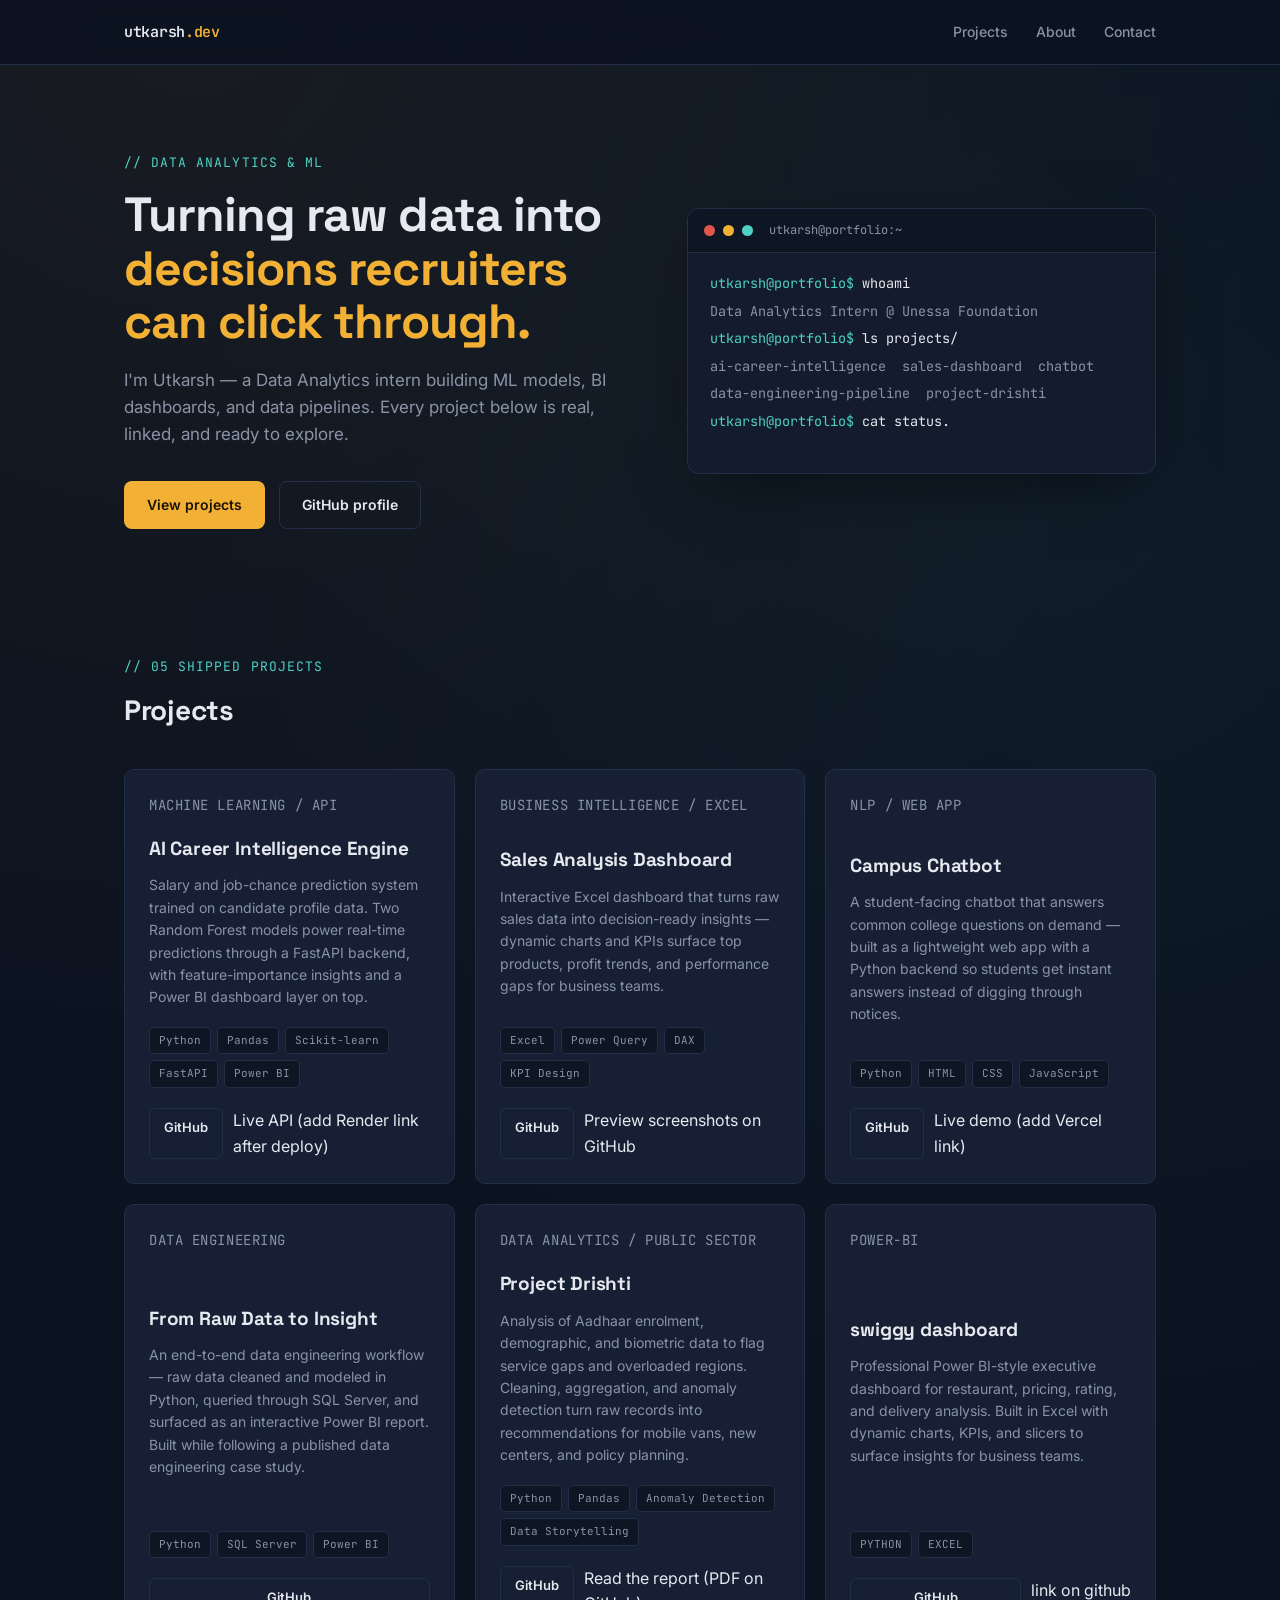
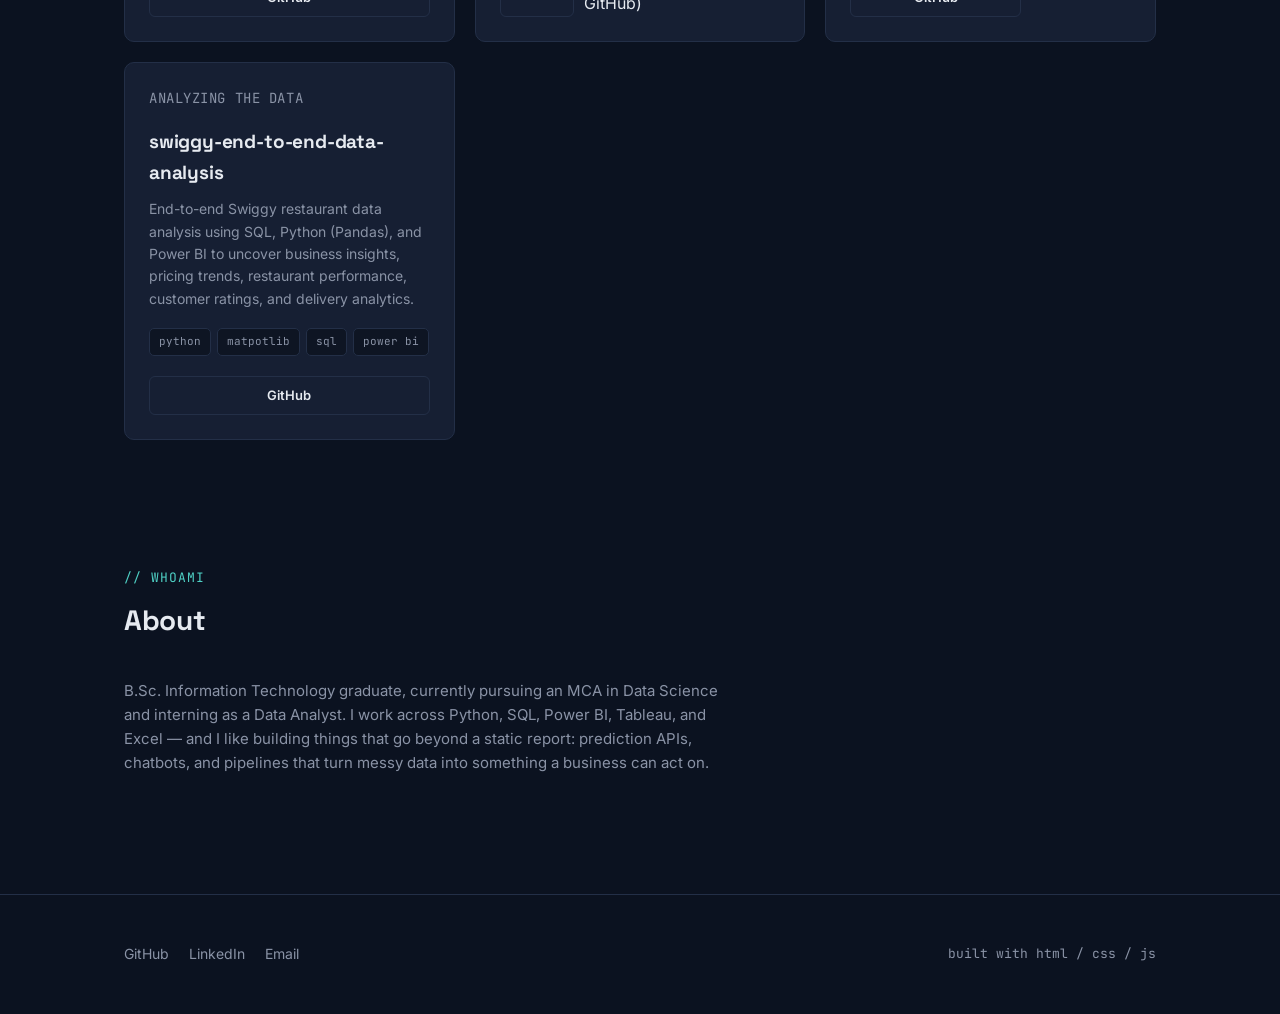
==== index.html @ 54d9e519 "Initial commit via Netlify [skip ci]" ====
<!DOCTYPE html>
<html lang="en">
<head>
<meta charset="UTF-8">
<meta name="viewport" content="width=device-width, initial-scale=1.0">
<title>Utkarsh &mdash; Data Analytics Portfolio</title>
<meta name="description" content="Data analytics and machine learning projects by Utkarsh &mdash; salary prediction, BI dashboards, chatbots, and data engineering pipelines.">
<link rel="preconnect" href="https://fonts.googleapis.com">
<link href="https://fonts.googleapis.com/css2?family=Space+Grotesk:wght@500;600;700&family=Inter:wght@400;500;600&family=JetBrains+Mono:wght@400;500;600&display=swap" rel="stylesheet">
<link rel="stylesheet" href="style.css">
</head>
<body>

<nav class="nav">
  <div class="wrap">
    <a href="#" class="nav-brand">utkarsh<span>.dev</span></a>
    <ul class="nav-links">
      <li><a href="#projects">Projects</a></li>
      <li><a href="#about">About</a></li>
      <li><a href="#contact">Contact</a></li>
    </ul>
  </div>
</nav>

<header class="hero">
  <div class="wrap hero-grid">
    <div>
      <p class="eyebrow">// Data Analytics &amp; ML</p>
      <h1>Turning raw data into <span class="accent">decisions recruiters can click through.</span></h1>
      <p class="lede">I'm Utkarsh &mdash; a Data Analytics intern building ML models, BI dashboards, and data pipelines. Every project below is real, linked, and ready to explore.</p>
      <div class="hero-ctas">
        <a href="#projects" class="btn btn-primary">View projects</a>
        <a href="https://github.com/utkarshadley" target="_blank" rel="noopener" class="btn btn-ghost">GitHub profile</a>
      </div>
    </div>

    <div class="terminal">
      <div class="terminal-bar">
        <span class="dot red"></span><span class="dot yellow"></span><span class="dot green"></span>
        <span class="terminal-title">utkarsh@portfolio:~</span>
      </div>
      <div class="terminal-body" id="terminalBody"></div>
    </div>
  </div>
</header>

<main>
  <section class="section" id="projects">
    <div class="wrap">
      <div class="section-head">
        <p class="eyebrow">// 05 shipped projects</p>
        <h2>Projects</h2>
      </div>
      <div class="grid" id="projectGrid">
        <div class="empty-state">Loading projects&hellip;</div>
      </div>
    </div>
  </section>

  <section class="section" id="about">
    <div class="wrap">
      <div class="section-head">
        <p class="eyebrow">// whoami</p>
        <h2>About</h2>
      </div>
      <p style="max-width: 68ch; color: var(--text-muted); font-size: 15px;">
        B.Sc. Information Technology graduate, currently pursuing an MCA in Data Science and interning as a
        Data Analyst. I work across Python, SQL, Power BI, Tableau, and Excel &mdash; and I like building
        things that go beyond a static report: prediction APIs, chatbots, and pipelines that turn messy
        data into something a business can act on.
      </p>
    </div>
  </section>
</main>

<footer id="contact">
  <div class="wrap footer-row">
    <div class="footer-links">
      <a href="https://github.com/utkarshadley" target="_blank" rel="noopener">GitHub</a>
      <a href="#" id="linkedinLink" target="_blank" rel="noopener">LinkedIn</a>
      <a href="#" id="emailLink">Email</a>
    </div>
    <p class="footer-note">built with html / css / js</p>
  </div>
</footer>

<script src="script.js"></script>
</body>
</html>
---- style.css ----
:root {
  --bg: #0b1220;
  --bg-raised: #131b2c;
  --bg-card: #161f33;
  --border: #232f47;
  --text: #e6eaf0;
  --text-muted: #8a93a6;
  --accent: #f2b134;
  --accent-dim: #a8791f;
  --accent2: #4fd1c5;
  --danger: #e2574c;
  --font-display: 'Space Grotesk', sans-serif;
  --font-body: 'Inter', sans-serif;
  --font-mono: 'JetBrains Mono', monospace;
  --radius: 10px;
  --max-width: 1080px;
}

* { box-sizing: border-box; }

html { scroll-behavior: smooth; }

body {
  margin: 0;
  background: var(--bg);
  background-image:
    radial-gradient(circle at 15% 0%, rgba(242, 177, 52, 0.06), transparent 40%),
    radial-gradient(circle at 85% 20%, rgba(79, 209, 197, 0.05), transparent 40%);
  color: var(--text);
  font-family: var(--font-body);
  line-height: 1.6;
  -webkit-font-smoothing: antialiased;
}

a { color: inherit; }

.wrap {
  max-width: var(--max-width);
  margin: 0 auto;
  padding: 0 24px;
}

/* ---------- Nav ---------- */
.nav {
  position: sticky;
  top: 0;
  z-index: 50;
  backdrop-filter: blur(10px);
  background: rgba(11, 18, 32, 0.85);
  border-bottom: 1px solid var(--border);
}
.nav .wrap {
  display: flex;
  align-items: center;
  justify-content: space-between;
  height: 64px;
}
.nav-brand {
  font-family: var(--font-mono);
  font-weight: 600;
  font-size: 15px;
  letter-spacing: -0.02em;
  text-decoration: none;
  color: var(--text);
}
.nav-brand span { color: var(--accent); }
.nav-links {
  display: flex;
  gap: 28px;
  list-style: none;
  margin: 0;
  padding: 0;
}
.nav-links a {
  text-decoration: none;
  color: var(--text-muted);
  font-size: 14px;
  font-weight: 500;
  transition: color 0.15s ease;
}
.nav-links a:hover { color: var(--accent); }

/* ---------- Hero / terminal ---------- */
.hero {
  padding: 88px 0 64px;
}
.hero-grid {
  display: grid;
  grid-template-columns: 1.1fr 1fr;
  gap: 48px;
  align-items: center;
}
@media (max-width: 860px) {
  .hero-grid { grid-template-columns: 1fr; }
}

.eyebrow {
  font-family: var(--font-mono);
  color: var(--accent2);
  font-size: 13px;
  letter-spacing: 0.08em;
  text-transform: uppercase;
  margin: 0 0 14px;
}
.hero h1 {
  font-family: var(--font-display);
  font-size: clamp(32px, 5vw, 48px);
  line-height: 1.12;
  margin: 0 0 18px;
  letter-spacing: -0.02em;
}
.hero h1 .accent { color: var(--accent); }
.hero p.lede {
  color: var(--text-muted);
  font-size: 17px;
  max-width: 46ch;
  margin: 0 0 32px;
}
.hero-ctas { display: flex; gap: 14px; flex-wrap: wrap; }

.btn {
  display: inline-flex;
  align-items: center;
  gap: 8px;
  padding: 12px 22px;
  border-radius: 8px;
  font-size: 14px;
  font-weight: 600;
  text-decoration: none;
  border: 1px solid transparent;
  cursor: pointer;
  transition: transform 0.15s ease, background 0.15s ease, border-color 0.15s ease;
  font-family: var(--font-body);
}
.btn:hover { transform: translateY(-1px); }
.btn-primary { background: var(--accent); color: #1a1305; }
.btn-primary:hover { background: #ffc555; }
.btn-ghost { border-color: var(--border); color: var(--text); background: transparent; }
.btn-ghost:hover { border-color: var(--accent2); color: var(--accent2); }

/* terminal card */
.terminal {
  background: var(--bg-raised);
  border: 1px solid var(--border);
  border-radius: 12px;
  overflow: hidden;
  box-shadow: 0 20px 60px -20px rgba(0,0,0,0.6);
}
.terminal-bar {
  display: flex;
  align-items: center;
  gap: 8px;
  padding: 12px 16px;
  background: #0e1523;
  border-bottom: 1px solid var(--border);
}
.dot { width: 11px; height: 11px; border-radius: 50%; }
.dot.red { background: #e2574c; }
.dot.yellow { background: #f2b134; }
.dot.green { background: #4fd1c5; }
.terminal-title {
  margin-left: 8px;
  font-family: var(--font-mono);
  font-size: 12px;
  color: var(--text-muted);
}
.terminal-body {
  padding: 20px 22px;
  font-family: var(--font-mono);
  font-size: 13.5px;
  min-height: 220px;
}
.term-line { margin-bottom: 6px; white-space: pre-wrap; }
.term-prompt { color: var(--accent2); }
.term-cmd { color: var(--text); }
.term-out { color: var(--text-muted); }
.term-cursor {
  display: inline-block;
  width: 8px;
  height: 15px;
  background: var(--accent);
  vertical-align: middle;
  animation: blink 1s step-end infinite;
}
@keyframes blink { 50% { opacity: 0; } }

/* ---------- Section headings ---------- */
.section { padding: 64px 0; }
.section-head { margin-bottom: 36px; }
.section-head .eyebrow { margin-bottom: 10px; }
.section-head h2 {
  font-family: var(--font-display);
  font-size: 28px;
  margin: 0;
  letter-spacing: -0.01em;
}

/* ---------- Project grid ---------- */
.grid {
  display: grid;
  grid-template-columns: repeat(auto-fit, minmax(300px, 1fr));
  gap: 20px;
}
.card {
  background: var(--bg-card);
  border: 1px solid var(--border);
  border-radius: var(--radius);
  padding: 24px;
  display: flex;
  flex-direction: column;
  transition: border-color 0.15s ease, transform 0.15s ease;
}
.card:hover { border-color: var(--accent-dim); transform: translateY(-2px); }

.card-tag {
  font-family: var(--font-mono);
  font-size: 11px;
  letter-spacing: 0.04em;
  text-transform: uppercase;
  color: var(--accent2);
  margin-bottom: 12px;
}
.card h3 {
  font-family: var(--font-display);
  font-size: 19px;
  margin: 0 0 10px;
  letter-spacing: -0.01em;
}
.card p {
  color: var(--text-muted);
  font-size: 14px;
  margin: 0 0 18px;
  flex-grow: 1;
}
.stack-list {
  display: flex;
  flex-wrap: wrap;
  gap: 6px;
  margin-bottom: 20px;
}
.stack-pill {
  font-family: var(--font-mono);
  font-size: 11px;
  padding: 4px 9px;
  border-radius: 5px;
  background: #0e1523;
  border: 1px solid var(--border);
  color: var(--text-muted);
}
.card-links { display: flex; gap: 10px; }
.card-links a {
  font-size: 13px;
  font-weight: 600;
  text-decoration: none;
  padding: 8px 14px;
  border-radius: 6px;
  border: 1px solid var(--border);
  flex: 1;
  text-align: center;
  transition: all 0.15s ease;
}
.card-links a.gh { color: var(--text); }
.card-links a.gh:hover { border-color: var(--text); }
.card-links a.demo { color: var(--accent); border-color: var(--accent-dim); }
.card-links a.demo:hover { background: var(--accent); color: #1a1305; }
.card-links a.disabled {
  color: var(--text-muted);
  cursor: default;
  opacity: 0.6;
  pointer-events: none;
}

.empty-state {
  text-align: center;
  padding: 60px 20px;
  color: var(--text-muted);
  font-family: var(--font-mono);
  font-size: 14px;
}

/* ---------- Footer ---------- */
footer {
  border-top: 1px solid var(--border);
  padding: 36px 0;
  margin-top: 40px;
}
.footer-row {
  display: flex;
  justify-content: space-between;
  align-items: center;
  flex-wrap: wrap;
  gap: 16px;
}
.footer-links { display: flex; gap: 20px; }
.footer-links a { text-decoration: none; color: var(--text-muted); font-size: 14px; }
.footer-links a:hover { color: var(--accent); }
.footer-note { color: var(--text-muted); font-size: 13px; font-family: var(--font-mono); }

@media (prefers-reduced-motion: reduce) {
  .term-cursor { animation: none; }
  html { scroll-behavior: auto; }
}
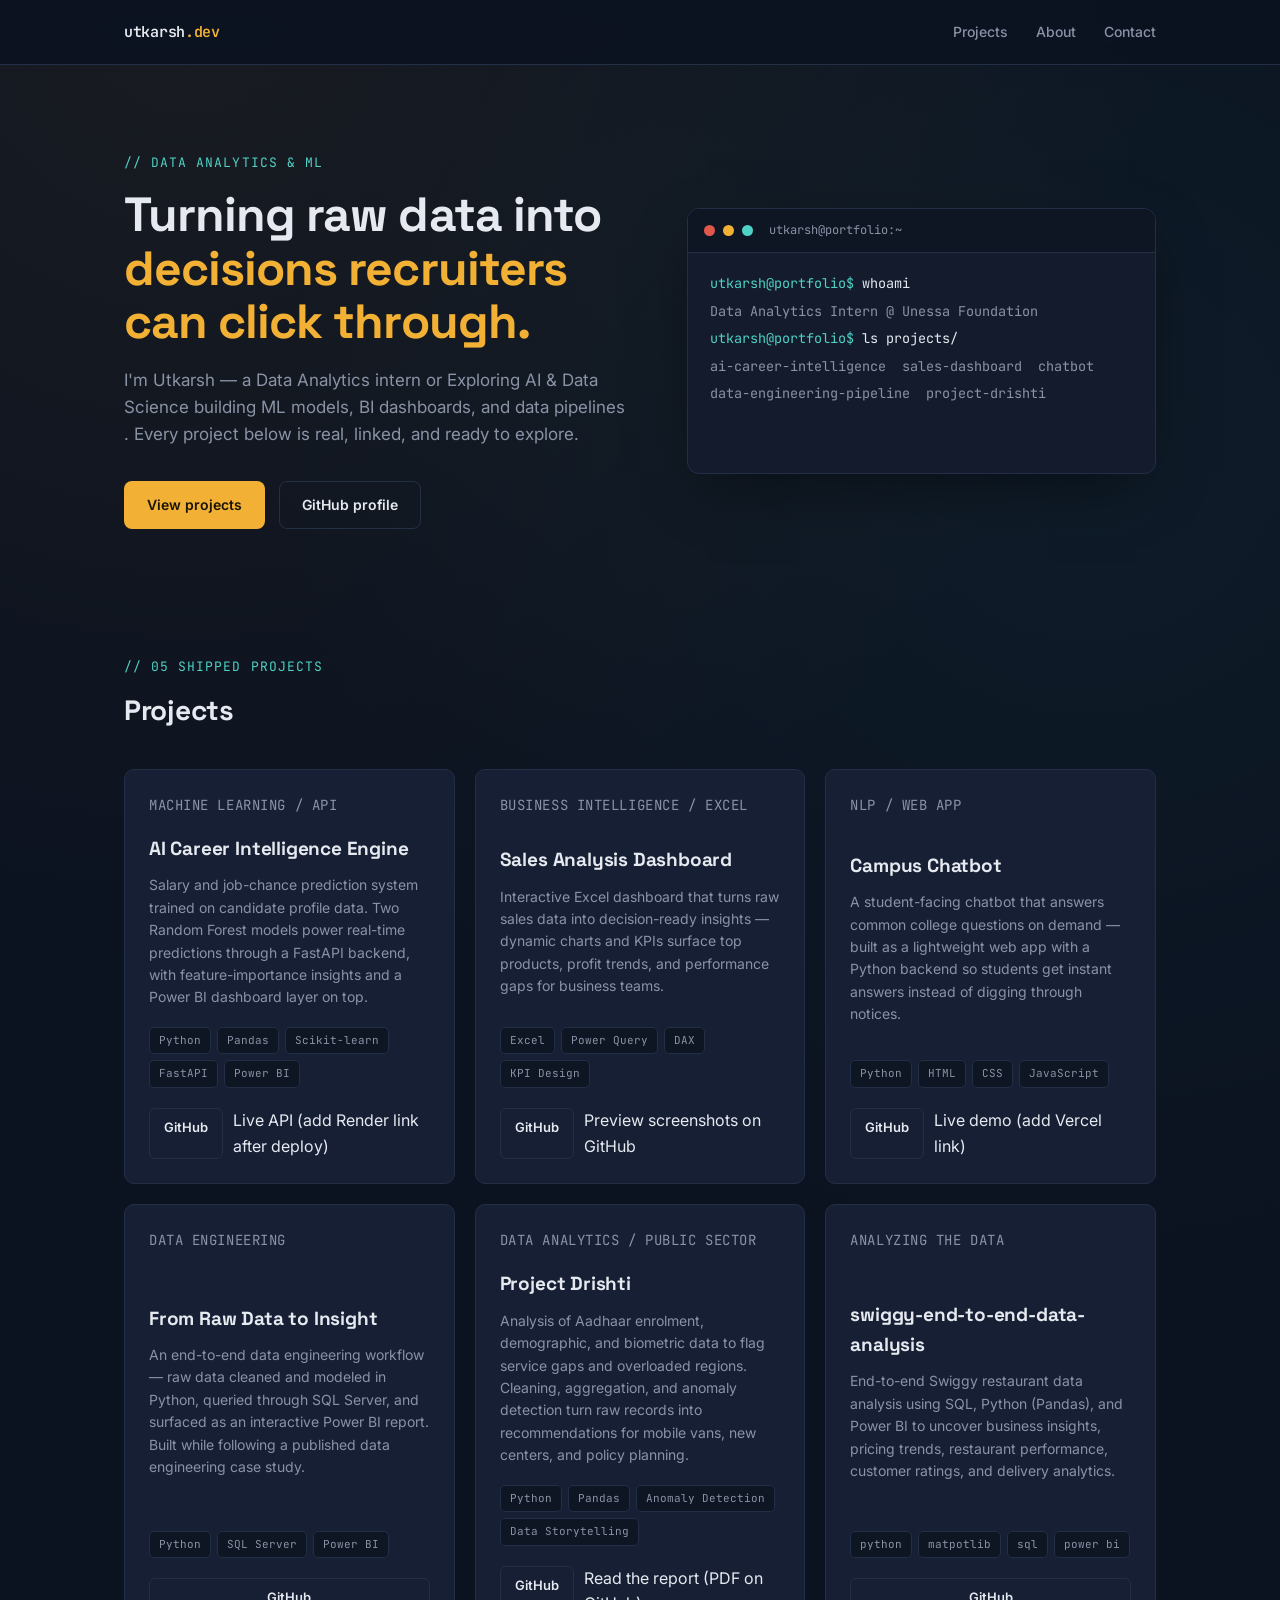
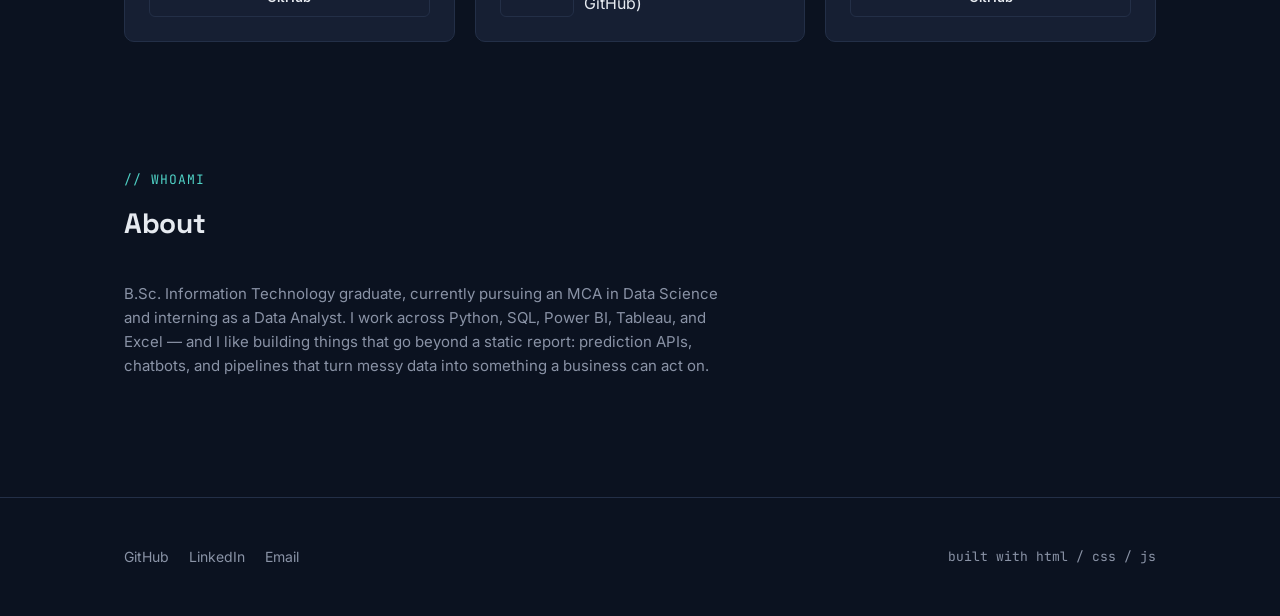
==== commit 9ec5edb4: "Revise lede paragraph for clarity and focus Updated the lede paragraph to include 'Exploring AI & Da" ====
--- a/index.html
+++ b/index.html
@@ -27,7 +27,7 @@
     <div>
       <p class="eyebrow">// Data Analytics &amp; ML</p>
       <h1>Turning raw data into <span class="accent">decisions recruiters can click through.</span></h1>
-      <p class="lede">I'm Utkarsh &mdash; a Data Analytics intern building ML models, BI dashboards, and data pipelines. Every project below is real, linked, and ready to explore.</p>
+      <p class="lede">I'm Utkarsh &mdash; a Data Analytics intern or Exploring AI & Data Science building ML models, BI dashboards, and data pipelines . Every project below is real, linked, and ready to explore.</p>
       <div class="hero-ctas">
         <a href="#projects" class="btn btn-primary">View projects</a>
         <a href="https://github.com/utkarshadley" target="_blank" rel="noopener" class="btn btn-ghost">GitHub profile</a>
